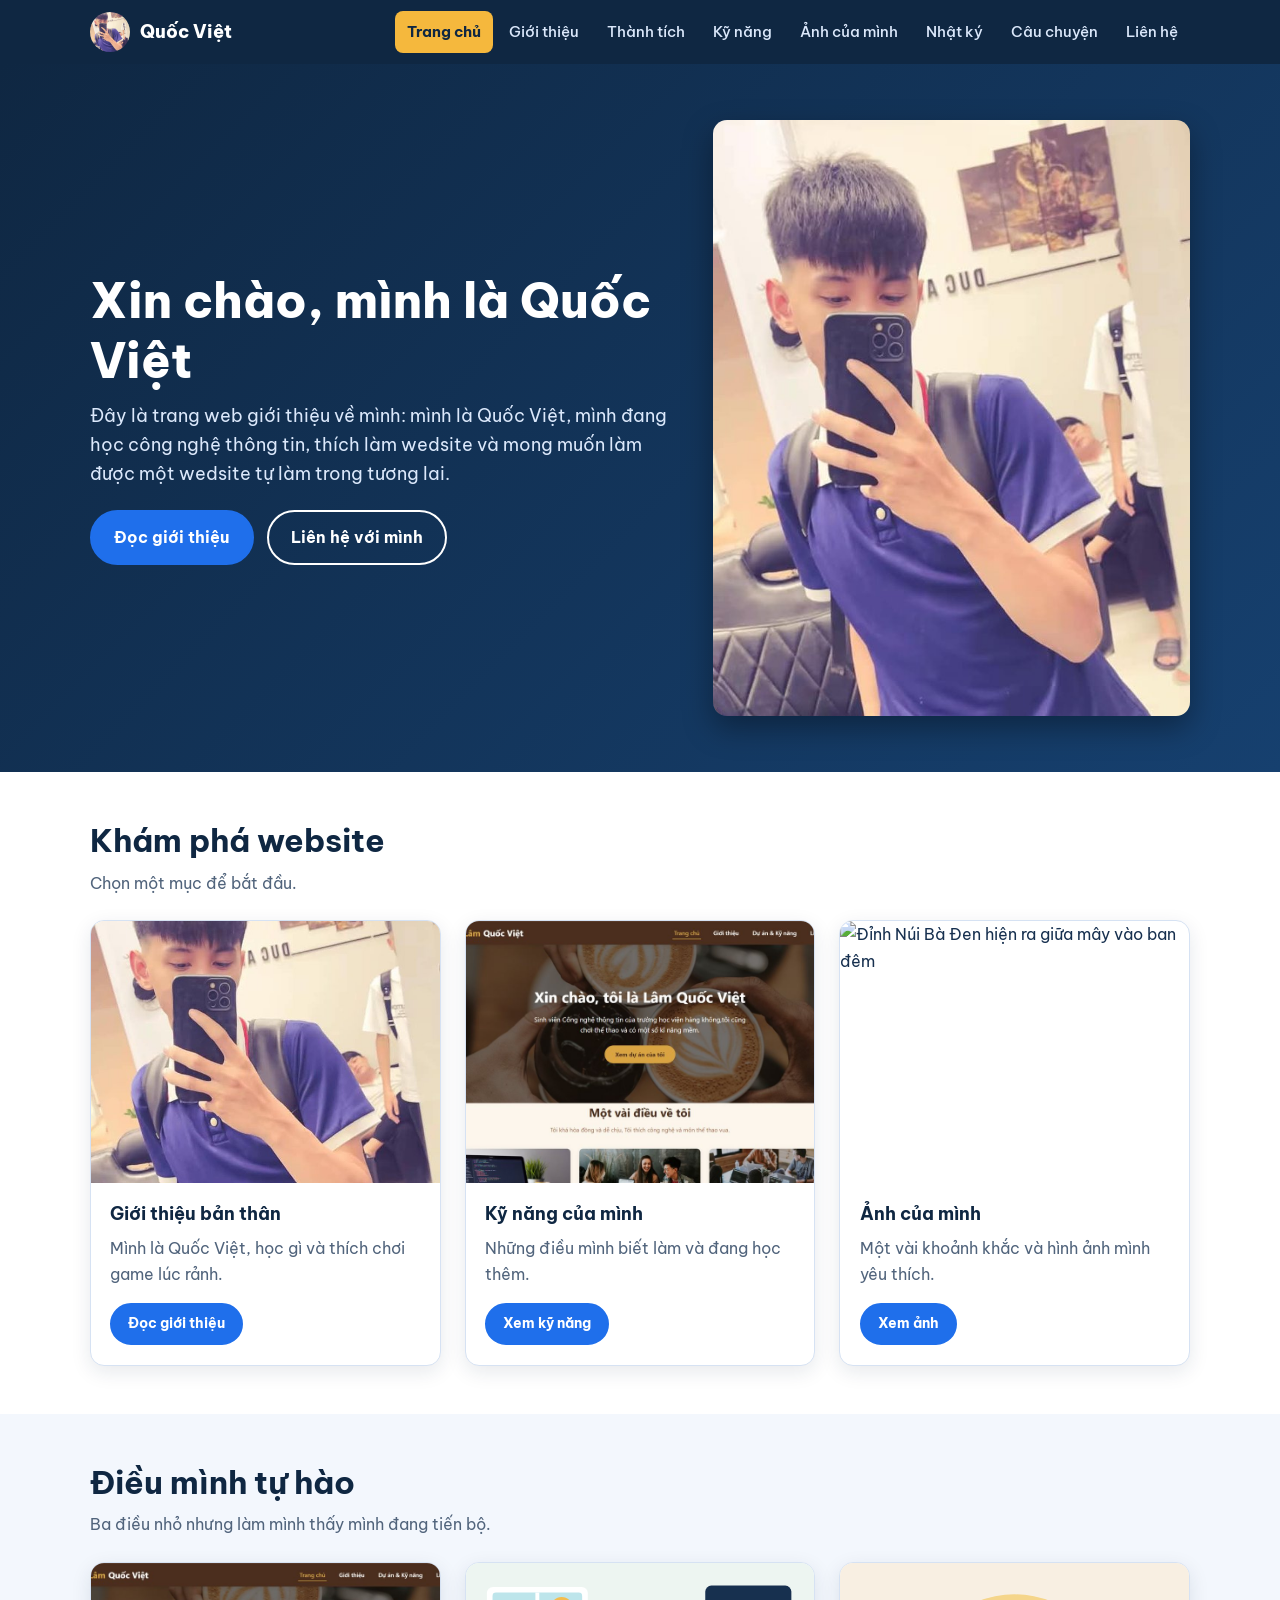
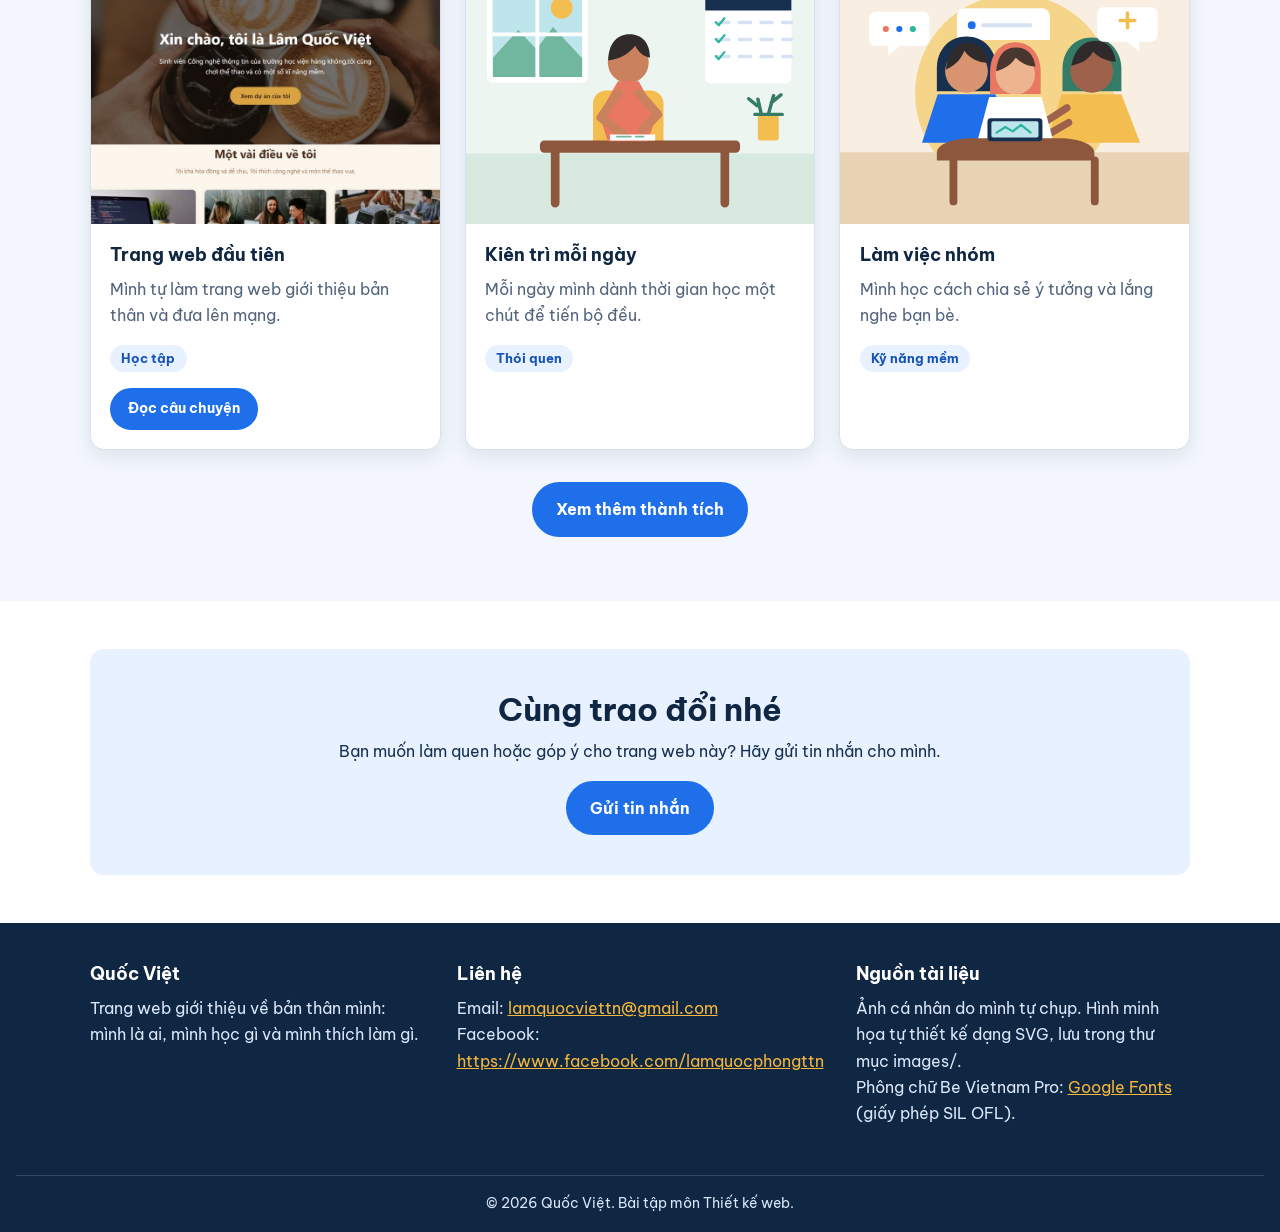
==== index.html @ 619be720 "Add files via upload" ====
<!DOCTYPE html>
<html lang="vi">
<head>
  <meta charset="UTF-8">
  <meta name="viewport" content="width=device-width, initial-scale=1">
  <meta name="description" content="Trang web giới thiệu về Quốc Việt: sinh viên yêu thích lập trình web.">
  <title>Trang chủ | Quốc Việt</title>
  <link rel="preconnect" href="https://fonts.googleapis.com">
  <link rel="preconnect" href="https://fonts.gstatic.com" crossorigin>
  <link href="https://fonts.googleapis.com/css2?family=Be+Vietnam+Pro:wght@400;500;700;800&display=swap" rel="stylesheet">
  <link rel="stylesheet" href="css/style.css">
</head>
<body>
  <a class="skip" href="#main">Bỏ qua điều hướng</a>
  <header class="site-header">
    <div class="container header-row">
      <a class="logo" href="index.html"><img src="images/anh-ban-than.jpg" alt="" width="40" height="40"><span>Quốc Việt</span></a>
      <input type="checkbox" id="menu-toggle" class="menu-toggle" aria-label="Mở menu">
      <label for="menu-toggle" class="menu-btn" aria-hidden="true"><span></span><span></span><span></span></label>
      <nav aria-label="Điều hướng chính"><ul class="nav-list"><li><a href="index.html" aria-current="page">Trang chủ</a></li><li><a href="about.html">Giới thiệu</a></li><li><a href="products.html">Thành tích</a></li><li><a href="services.html">Kỹ năng</a></li><li><a href="gallery.html">Ảnh của mình</a></li><li><a href="blog.html">Nhật ký</a></li><li><a href="details.html">Câu chuyện</a></li><li><a href="contact.html">Liên hệ</a></li></ul></nav>
    </div>
  </header>
  <main id="main">

    <section class="hero">
      <div class="container hero-grid">
        <div>
          <h1>Xin chào, mình là Quốc Việt</h1>
          <p class="lead">Đây là trang web giới thiệu về mình: mình là Quốc Việt, mình đang học công nghệ thông tin, thích làm wedsite và mong muốn làm được một wedsite tự làm trong tương lai.</p>
          <div class="btn-row">
            <a class="btn" href="about.html">Đọc giới thiệu</a>
            <a class="btn btn-ghost" href="contact.html">Liên hệ với mình</a>
          </div>
        </div>
      <img src="images/anh-ban-than.jpg" alt="Ảnh chụp Quốc Việt" width="800" height="800" loading="lazy"> 
      </div>
    </section>

    <section class="section">
      <div class="container">
        <h2>Khám phá website</h2>
        <p class="section-sub">Chọn một mục để bắt đầu.</p>
        <div class="grid grid-3">
          <article class="card">
        <img src="images/anh-ban-than.jpg" alt="Ảnh chụp Quốc Việt" width="800" height="600" loading="lazy">
        <div class="card-body">
          <h3>Giới thiệu bản thân</h3>
          <p>Mình là Quốc Việt, học gì và thích chơi game lúc rảnh.</p>
          
          <a class="btn btn-small" href="about.html">Đọc giới thiệu</a>
        </div>
      </article>
          <article class="card">
        <img src="images/anh-du-an-dau-tien.jpg" alt="Ảnh chụp trang web cá nhân do mình thực hiện" width="800" height="600" loading="lazy">
        <div class="card-body">
          <h3>Kỹ năng của mình</h3>
          <p>Những điều mình biết làm và đang học thêm.</p>
          
          <a class="btn btn-small" href="services.html">Xem kỹ năng</a>
        </div>
      </article>
          <article class="card">
        <img src="https://upload.wikimedia.org/wikipedia/commons/thumb/c/c7/Ba_Den_Mountain_summit_temple_illuminated_night_fog_Tay_Ninh_Vietnam.jpg/960px-Ba_Den_Mountain_summit_temple_illuminated_night_fog_Tay_Ninh_Vietnam.jpg" alt="Đỉnh Núi Bà Đen hiện ra giữa mây vào ban đêm" width="960" height="640" loading="lazy">
        <div class="card-body">
          <h3>Ảnh của mình</h3>
          <p>Một vài khoảnh khắc và hình ảnh mình yêu thích.</p>
          
          <a class="btn btn-small" href="gallery.html">Xem ảnh</a>
        </div>
      </article>
        </div>
      </div>
    </section>

    <section class="section section-tint">
      <div class="container">
        <h2>Điều mình tự hào</h2>
        <p class="section-sub">Ba điều nhỏ nhưng làm mình thấy mình đang tiến bộ.</p>
        <div class="grid grid-3">
          <article class="card">
        <img src="images/anh-du-an-dau-tien.jpg" alt="Minh họa trang web cá nhân" width="800" height="600" loading="lazy">
        <div class="card-body">
          <h3>Trang web đầu tiên</h3>
          <p>Mình tự làm trang web giới thiệu bản thân và đưa lên mạng.</p>
          <ul class="tags"><li>Học tập</li></ul>
          <a class="btn btn-small" href="details.html">Đọc câu chuyện</a>
        </div>
      </article>
          <article class="card">
        <img src="images/daily-learning.svg" alt="Bạn sinh viên chăm chỉ học tập và đánh dấu tiến độ mỗi ngày" width="800" height="600" loading="lazy">
        <div class="card-body">
          <h3>Kiên trì mỗi ngày</h3>
          <p>Mỗi ngày mình dành thời gian học một chút để tiến bộ đều.</p>
          <ul class="tags"><li>Thói quen</li></ul>
          
        </div>
      </article>
          <article class="card">
        <img src="images/teamwork.svg" alt="Ba bạn sinh viên cùng trao đổi ý tưởng quanh bàn học" width="800" height="600" loading="lazy">
        <div class="card-body">
          <h3>Làm việc nhóm</h3>
          <p>Mình học cách chia sẻ ý tưởng và lắng nghe bạn bè.</p>
          <ul class="tags"><li>Kỹ năng mềm</li></ul>
          
        </div>
      </article>
        </div>
        <p class="center"><a class="btn" href="products.html">Xem thêm thành tích</a></p>
      </div>
    </section>

    <section class="section">
      <div class="container cta">
        <h2>Cùng trao đổi nhé</h2>
        <p>Bạn muốn làm quen hoặc góp ý cho trang web này? Hãy gửi tin nhắn cho mình.</p>
        <a class="btn" href="contact.html">Gửi tin nhắn</a>
      </div>
    </section>
  </main>
  <footer class="site-footer">
    <div class="container footer-grid">
      <div>
        <h2>Quốc Việt</h2>
        <p>Trang web giới thiệu về bản thân mình: mình là ai, mình học gì và mình thích làm gì.</p>
      </div>
      <div>
        <h2>Liên hệ</h2>
        <p>Email: <a href="mailto:lamquocviettn@gmail.com">lamquocviettn@gmail.com</a><br>
        Facebook: <a href="https://www.facebook.com/lamquocphongttn" target="_blank" rel="noopener">https://www.facebook.com/lamquocphongttn</a></p>
      </div>
      <div>
        <h2>Nguồn tài liệu</h2>
        <p>Ảnh cá nhân do mình tự chụp. Hình minh họa tự thiết kế dạng SVG, lưu trong thư mục images/.<br>
        Phông chữ Be Vietnam Pro: <a href="https://fonts.google.com/specimen/Be+Vietnam+Pro" target="_blank" rel="noopener">Google Fonts</a> (giấy phép SIL OFL).</p>
      </div>
    </div>
    <p class="copy">&copy; 2026 Quốc Việt. Bài tập môn Thiết kế web.</p>
  </footer>
</body>
</html>
---- css/style.css ----
/* ===== Biến màu và cỡ chữ ===== */
:root{
  --navy:#0f2742; --blue:#1f6feb; --blue-dark:#1553b8; --sun:#f5b83d;
  --pale:#e8f1ff; --bg:#ffffff; --text:#17304f; --muted:#51647c; --line:#d6e2f3;
  --radius:14px; --shadow:0 6px 20px rgba(15,39,66,.10);
  --font:"Be Vietnam Pro",system-ui,-apple-system,"Segoe UI",Roboto,Arial,sans-serif;
}
*,*::before,*::after{box-sizing:border-box}
html{scroll-behavior:smooth;-webkit-text-size-adjust:100%}
body{margin:0;font-family:var(--font);color:var(--text);background:var(--bg);line-height:1.65;font-size:1rem;overflow-x:hidden}
img{max-width:100%;height:auto;display:block}
a{color:var(--blue-dark)}
a:focus-visible,button:focus-visible,input:focus-visible,textarea:focus-visible,label:focus-visible{outline:3px solid var(--sun);outline-offset:2px}
h1,h2,h3{line-height:1.25;color:var(--navy);margin:0 0 .6rem}
h1{font-size:clamp(1.9rem,5vw,3rem);font-weight:800}
h2{font-size:clamp(1.4rem,3.2vw,2rem);font-weight:700}
h3{font-size:1.15rem;font-weight:700}
p{margin:0 0 1rem}
.container{width:min(1100px,100% - 2rem);margin-inline:auto}
.skip{position:absolute;left:-999px;top:0;background:var(--sun);color:var(--navy);padding:.5rem 1rem;z-index:100}
.skip:focus{left:0}
.center{text-align:center;margin-top:2rem}

/* ===== Header + Navigation ===== */
.site-header{background:var(--navy);position:sticky;top:0;z-index:50}
.header-row{display:flex;align-items:center;justify-content:space-between;min-height:64px;gap:1rem;position:relative}
.logo{display:flex;align-items:center;gap:.6rem;color:#fff;text-decoration:none;font-weight:800;font-size:1.15rem}
.logo img{width:40px;height:40px;object-fit:cover;border-radius:50%;background:var(--pale)}
.nav-list{list-style:none;margin:0;padding:0;display:flex;flex-wrap:wrap;gap:.25rem}
.nav-list a{display:block;color:#dbe8fb;text-decoration:none;padding:.5rem .75rem;border-radius:8px;font-weight:500;font-size:.95rem}
.nav-list a:hover{background:rgba(255,255,255,.12);color:#fff}
.nav-list a[aria-current="page"]{background:var(--sun);color:var(--navy);font-weight:700}
.menu-toggle{position:absolute;opacity:0;pointer-events:none}
.menu-btn{display:none;cursor:pointer;padding:.6rem;flex-direction:column;gap:5px}
.menu-btn span{display:block;width:26px;height:3px;background:#fff;border-radius:2px;transition:transform .2s,opacity .2s}
.menu-toggle:focus-visible + .menu-btn{outline:3px solid var(--sun);border-radius:6px}

/* ===== Banner / Hero ===== */
.hero{background:linear-gradient(135deg,var(--navy),#16406f);color:#fff;padding:3.5rem 0}
.hero h1{color:#fff}
.hero-grid{display:grid;grid-template-columns:1.1fr .9fr;gap:2.5rem;align-items:center}
.lead{font-size:1.1rem;color:#dbe8fb;max-width:52ch}
.hero-grid img{border-radius:var(--radius);box-shadow:0 12px 30px rgba(0,0,0,.35)}
.page-hero{background:var(--pale);padding:2.5rem 0;border-bottom:1px solid var(--line)}
.page-hero p{color:var(--muted);margin:0;font-size:1.05rem}

/* ===== Section ===== */
.section{padding:3rem 0}
.section-tint{background:#f3f7fd}
.section-sub{color:var(--muted);margin-bottom:1.5rem}

/* ===== Button / Link ===== */
.btn{display:inline-block;background:var(--blue);color:#fff;text-decoration:none;font:inherit;font-weight:700;padding:.75rem 1.4rem;border-radius:999px;border:2px solid var(--blue);cursor:pointer;transition:background .2s,transform .2s}
.btn:hover{background:var(--blue-dark);border-color:var(--blue-dark)}
.btn-ghost{background:transparent;color:inherit;border-color:currentColor}
.hero .btn-ghost{color:#fff}
.section .btn-ghost,.center .btn-ghost{color:var(--blue-dark)}
.btn-ghost:hover{background:var(--blue);color:#fff;border-color:var(--blue)}
.btn-small{padding:.45rem 1rem;font-size:.9rem}
.btn-row{display:flex;flex-wrap:wrap;gap:.8rem;margin-top:1.4rem}

/* ===== Grid + Card ===== */
.grid{display:grid;gap:1.5rem}
.grid-3{grid-template-columns:repeat(3,1fr)}
.grid-4{grid-template-columns:repeat(4,1fr)}
.card{background:#fff;border:1px solid var(--line);border-radius:var(--radius);box-shadow:var(--shadow);overflow:hidden;display:flex;flex-direction:column}
.card img{width:100%;aspect-ratio:4/3;object-fit:cover}
.card img.homepage-shot{object-position:top}
.card-body{padding:1.2rem;display:flex;flex-direction:column;align-items:flex-start;flex:1}
.card-text{border-top:5px solid var(--blue)}
.card-body p{color:var(--muted)}
.card-body .btn{margin-top:auto}
.meta{font-size:.85rem;margin-bottom:.4rem}
.tags{list-style:none;padding:0;margin:0 0 1rem;display:flex;flex-wrap:wrap;gap:.4rem}
.tags li{background:var(--pale);color:var(--blue-dark);font-size:.8rem;font-weight:700;padding:.2rem .7rem;border-radius:999px}

/* ===== Split, figure, timeline, table ===== */
.split{display:grid;grid-template-columns:1fr 1fr;gap:2.5rem;align-items:center}
.split > img{border-radius:var(--radius);box-shadow:var(--shadow)}
.round{border-radius:var(--radius)}
.shot{margin:0;border-radius:var(--radius);overflow:hidden;box-shadow:var(--shadow);background:#fff;border:1px solid var(--line)}
.shot img{width:100%;aspect-ratio:4/3;object-fit:cover}
.shot figcaption{padding:.8rem 1rem;font-weight:500}
.photo-credit{display:block;padding:0 1rem .8rem;color:var(--muted);font-size:.75rem;line-height:1.4}
.note{color:var(--muted);font-size:.9rem;margin-top:1.5rem}
.timeline{list-style:none;margin:1.5rem 0 0;padding:0 0 0 1.5rem;border-left:3px solid var(--blue)}
.timeline li{position:relative;padding:0 0 1.5rem 1rem}
.timeline li::before{content:"";position:absolute;left:-2.1rem;top:.35rem;width:14px;height:14px;border-radius:50%;background:var(--sun);border:3px solid var(--blue)}
.timeline p{margin:0;color:var(--muted)}
.table-wrap{overflow-x:auto}
table{width:100%;border-collapse:collapse;background:#fff;border-radius:var(--radius);overflow:hidden;box-shadow:var(--shadow)}
caption{text-align:left;font-weight:700;padding:.8rem 0}
th,td{padding:.8rem 1rem;text-align:left;border-bottom:1px solid var(--line)}
th{background:var(--navy);color:#fff}

/* ===== CTA + Form ===== */
.cta{background:var(--pale);border-radius:var(--radius);padding:2.5rem 1.5rem;text-align:center}
.form{display:flex;flex-direction:column;gap:.4rem}
.form label{font-weight:700;margin-top:.6rem}
.form input,.form textarea{font:inherit;padding:.7rem .9rem;border:2px solid var(--line);border-radius:10px;width:100%}
.form input:focus,.form textarea:focus{border-color:var(--blue)}
.form .btn{margin-top:1rem;align-self:flex-start}

/* ===== Footer ===== */
.site-footer{background:var(--navy);color:#dbe8fb;padding:2.5rem 0 1rem}
.site-footer h2{color:#fff;font-size:1.1rem}
.site-footer a{color:var(--sun)}
.footer-grid{display:grid;grid-template-columns:repeat(3,1fr);gap:2rem}
.copy{text-align:center;border-top:1px solid rgba(255,255,255,.15);margin:2rem 1rem 0;padding-top:1rem;font-size:.9rem}

/* ===== Responsive: Tablet ===== */
@media (max-width:900px){
  .grid-3,.grid-4{grid-template-columns:repeat(2,1fr)}
  .footer-grid{grid-template-columns:1fr 1fr}
  .hero-grid,.split{grid-template-columns:1fr}
  .hero{padding:2.5rem 0}
  .menu-btn{display:flex}
  nav{position:absolute;top:100%;left:-1rem;right:-1rem;background:var(--navy);display:none;padding:.5rem 1rem 1rem}
  .menu-toggle:checked ~ nav{display:block}
  .nav-list{flex-direction:column}
  .menu-toggle:checked + .menu-btn span:nth-child(1){transform:translateY(8px) rotate(45deg)}
  .menu-toggle:checked + .menu-btn span:nth-child(2){opacity:0}
  .menu-toggle:checked + .menu-btn span:nth-child(3){transform:translateY(-8px) rotate(-45deg)}
}
/* ===== Responsive: Mobile ===== */
@media (max-width:600px){
  .grid-3,.grid-4,.footer-grid{grid-template-columns:1fr}
  .section{padding:2rem 0}
  .btn-row .btn{width:100%;text-align:center}
  .form .btn{align-self:stretch}
  th,td{padding:.6rem .7rem;font-size:.9rem}
}
@media (prefers-reduced-motion:reduce){*{transition:none!important;scroll-behavior:auto!important}}
/* Ảnh cá nhân */
.photo-me{width:100%;max-width:420px;aspect-ratio:4/5;object-fit:cover;object-position:top;border-radius:var(--radius);box-shadow:var(--shadow);margin-inline:auto}
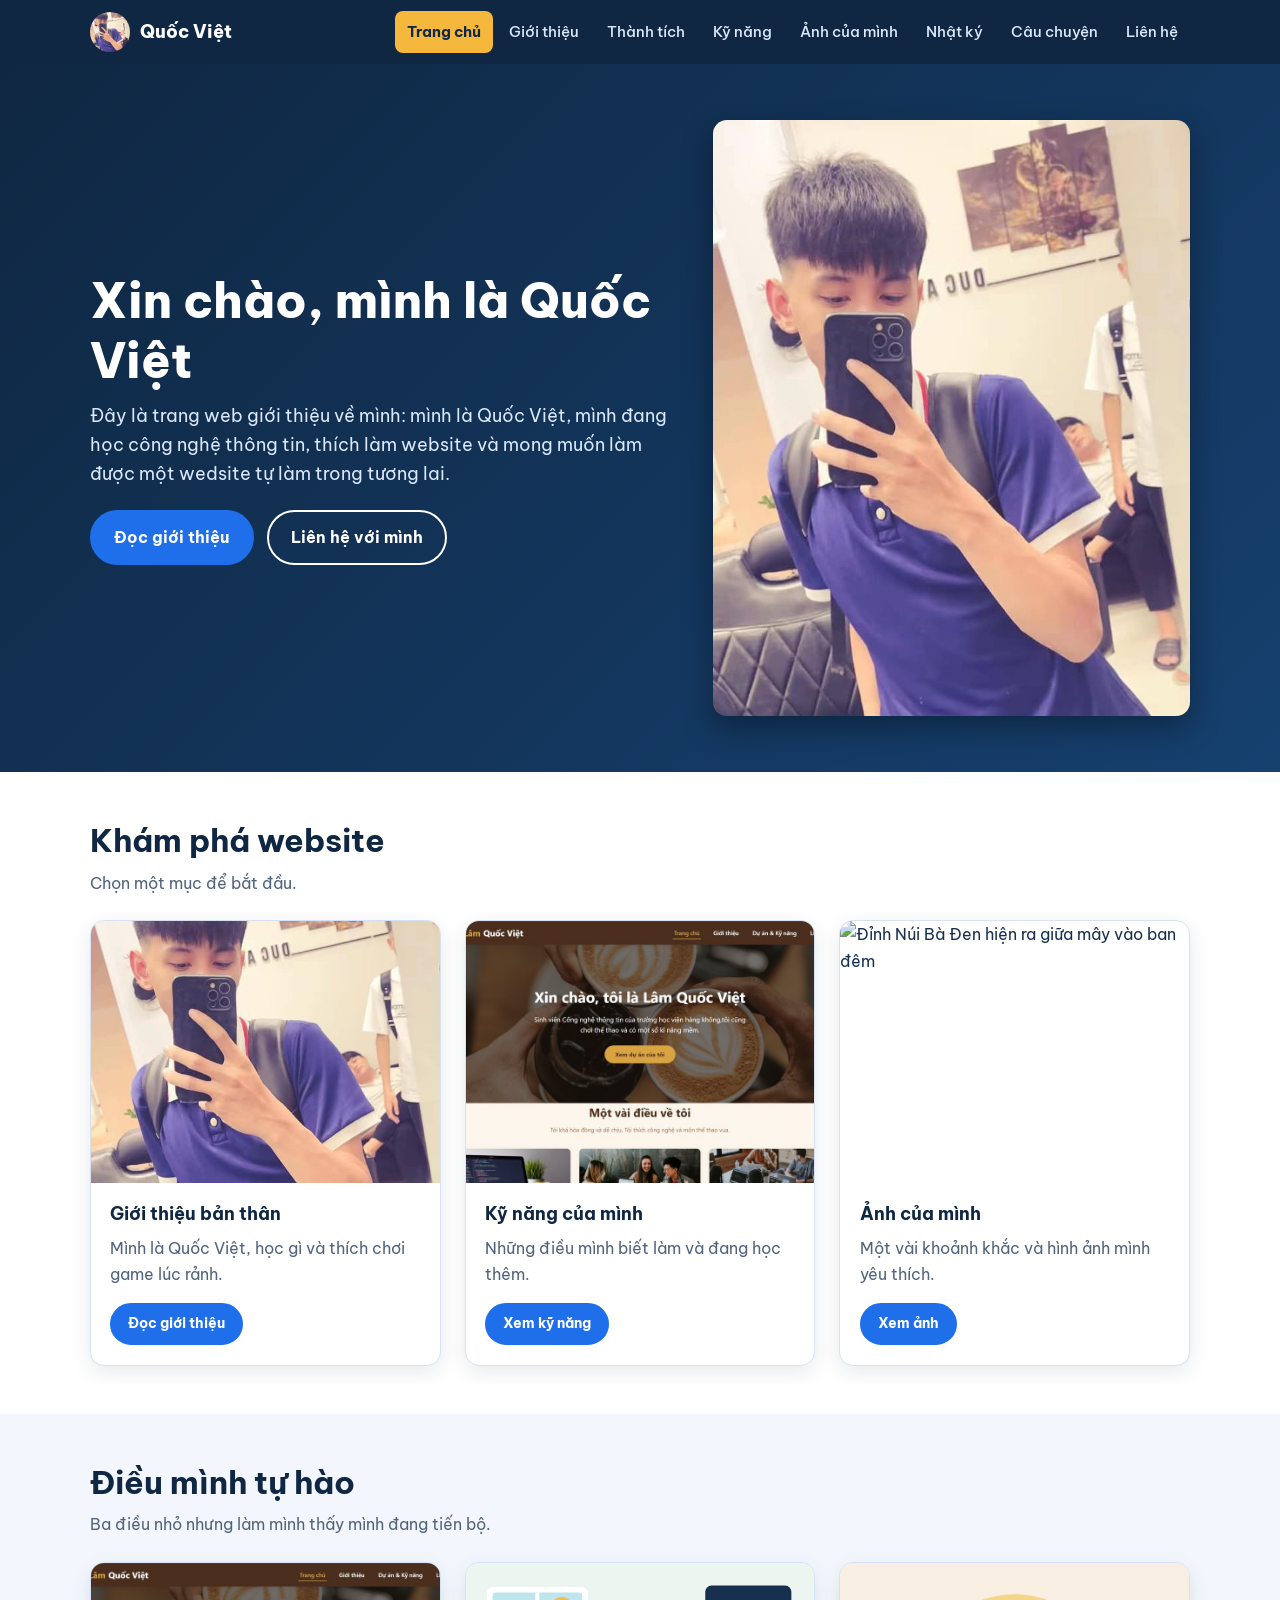
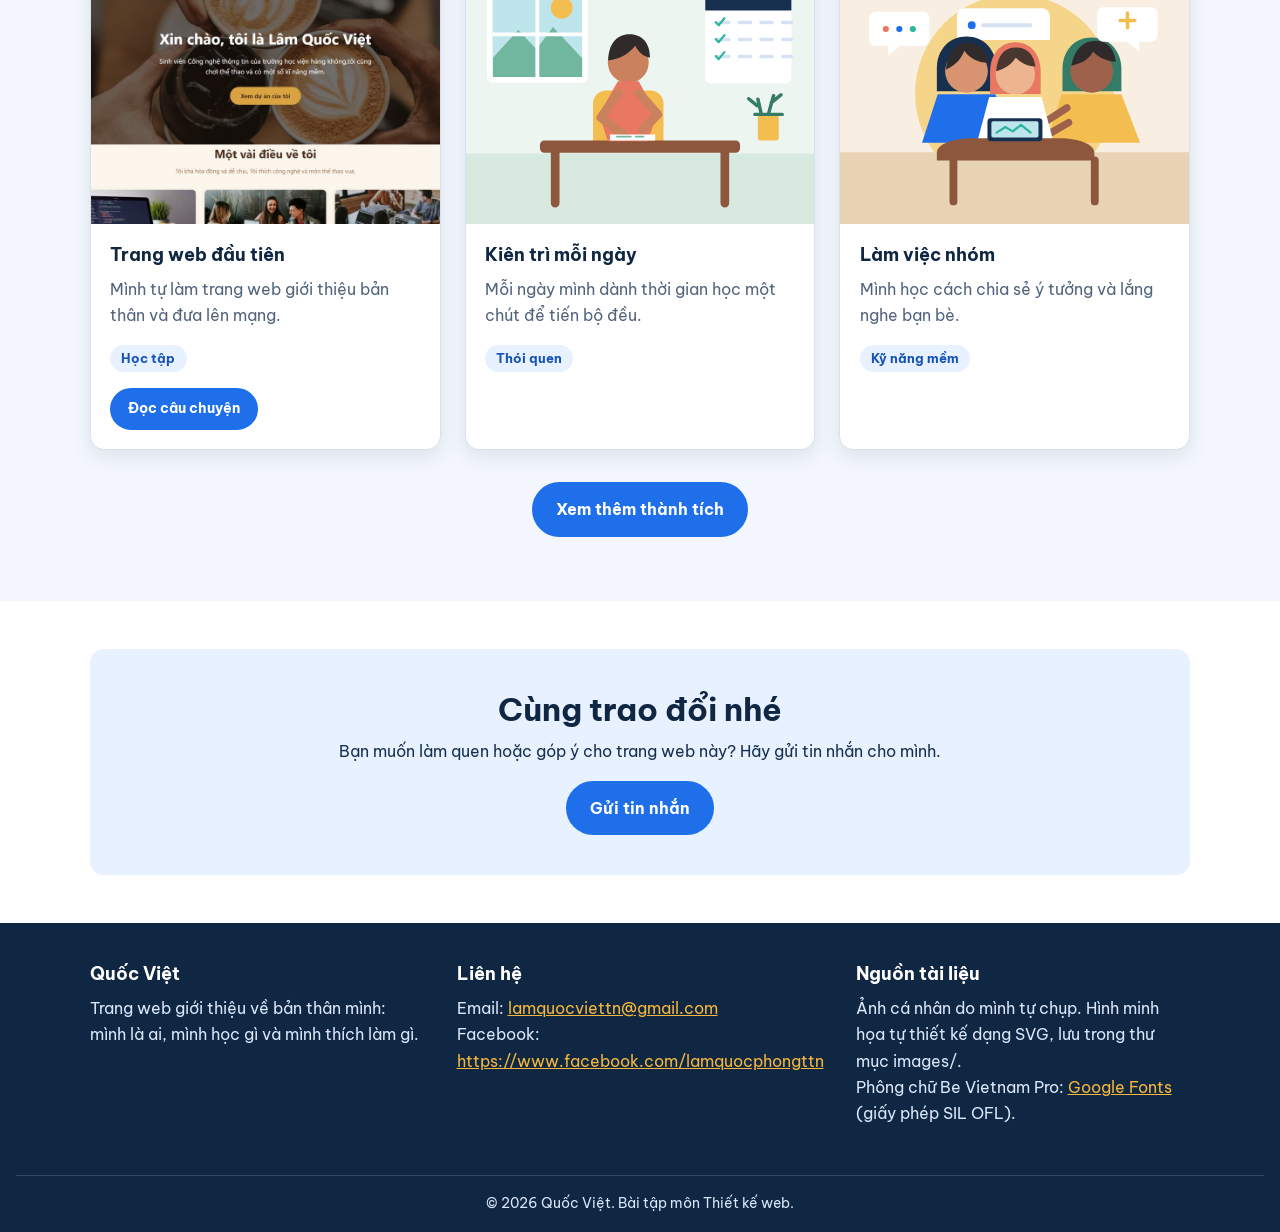
==== commit e5037a1c: "Update index.html" ====
--- a/index.html
+++ b/index.html
@@ -26,7 +26,7 @@
       <div class="container hero-grid">
         <div>
           <h1>Xin chào, mình là Quốc Việt</h1>
-          <p class="lead">Đây là trang web giới thiệu về mình: mình là Quốc Việt, mình đang học công nghệ thông tin, thích làm wedsite và mong muốn làm được một wedsite tự làm trong tương lai.</p>
+          <p class="lead">Đây là trang web giới thiệu về mình: mình là Quốc Việt, mình đang học công nghệ thông tin, thích làm website và mong muốn làm được một wedsite tự làm trong tương lai.</p>
           <div class="btn-row">
             <a class="btn" href="about.html">Đọc giới thiệu</a>
             <a class="btn btn-ghost" href="contact.html">Liên hệ với mình</a>
